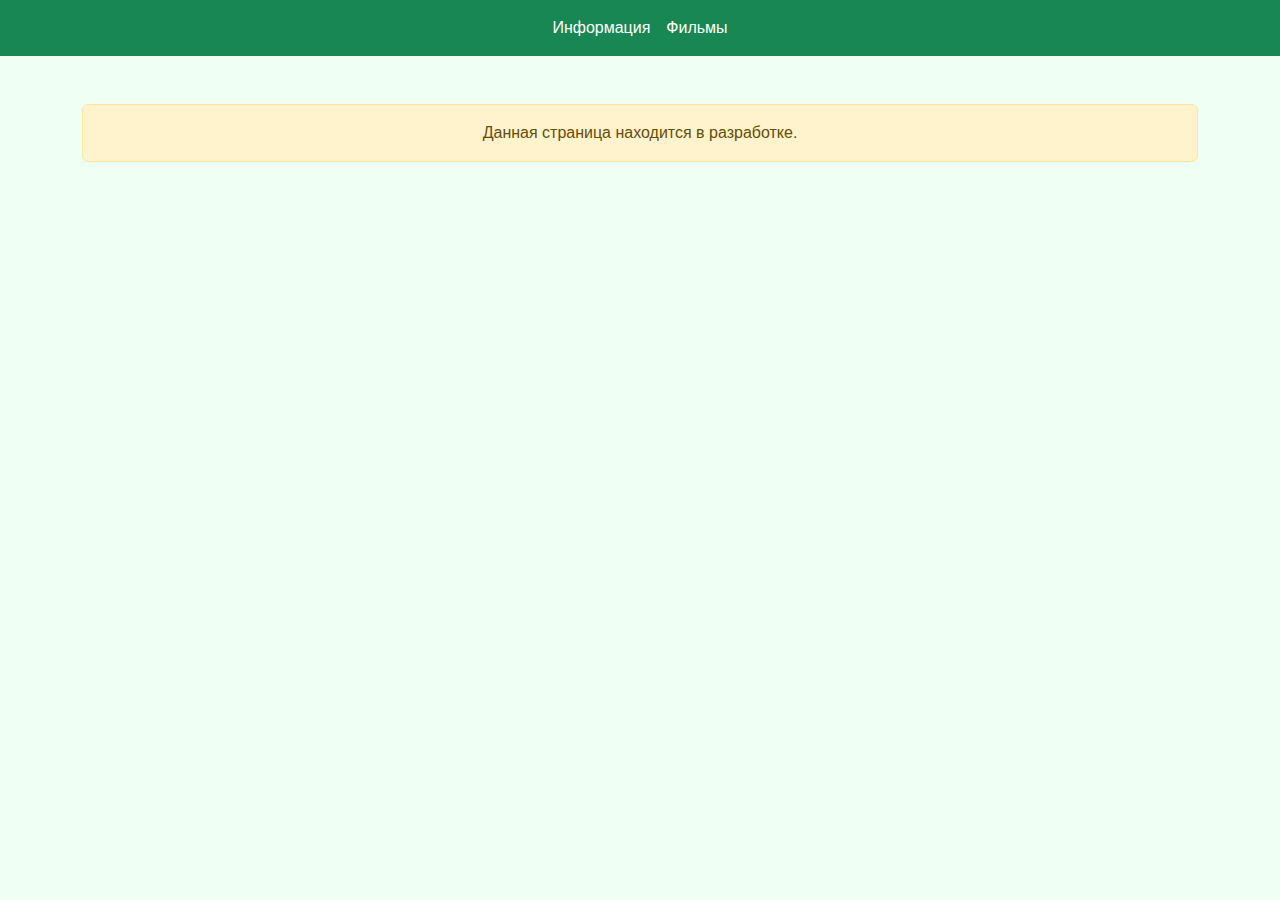
==== lab6_lab7/films.html @ 1b853a1a "lab6 added" ====
<!DOCTYPE html>
<html lang="en">
<head>
    <meta charset="UTF-8">
    <meta name="viewport" content="width=device-width, initial-scale=1.0">
    <title>Фильмы</title>
    <link href="https://cdn.jsdelivr.net/npm/bootstrap@5.3.3/dist/css/bootstrap.min.css" rel="stylesheet">
    <link rel="stylesheet" href="style.css">
    <script src="https://cdn.jsdelivr.net/npm/bootstrap@5.3.3/dist/js/bootstrap.bundle.min.js"></script>
</head>
<body>
    <nav class="navbar navbar-expand-lg navbar-light bg-success">
        <div class="container">
            <div class="collapse navbar-collapse justify-content-center" id="navbarNav">
                <ul class="navbar-nav">
                    <li class="nav-item">
                        <a class="nav-link text-white" href="info.html">Информация</a>
                    </li>
                    <li class="nav-item">
                        <a class="nav-link text-white active" href="films.html">Фильмы</a>
                    </li>
                </ul>
            </div>
        </div>
    </nav>

    <div class="container mt-5">
        <div class="alert alert-warning text-center" role="alert">
            Данная страница находится в разработке.
        </div>
    </div>

</body>
</html>
---- lab6_lab7/style.css ----
body {
    font-family: Arial, sans-serif;
    background-color: #f0fff4;
    color: #2f4f4f;
    margin: 0;
    padding: 0;
}

.navbar {
    background-color: #228b22;
}

.navbar .nav-link {
    color: #ffffff !important;
}

.navbar .nav-link:hover {
    background-color: #32cd32;
    border-radius: 5px;
}

.carousel-inner img {
    height: 500px; 
    object-fit: cover; 
    border: 5px solid #228b22; 
    border-radius: 10px;
}


h1, h2 {
    color: #2e8b57;
}

.card {
    width: 100%; 
    height: 400px; 
    overflow: hidden;
    border: 1px solid #228b22;
    border-radius: 10px;
    box-shadow: 0px 4px 8px rgba(0, 128, 0, 0.2);
}

.card-img-top {
    height: 200px; 
    object-fit: cover; 
    width: 100%; 
    border-bottom: 1px solid #228b22; 
}

.card-body {
    height: calc(100% - 200px); 
    display: flex;
    flex-direction: column;
    justify-content: space-between; 
}
button {
    margin-top: 10px;
}

#sideMenu {
    position: fixed; 
    top: 80px; 
    left: 0; 
    width: 200px; 
    height: calc(100% - 80px); 
    background-color: #f0fff4;
    border-right: 2px solid #228b22; 
    padding: 15px;
    z-index: 1000; 
}

#sideMenu .nav-link {
    color: #2e8b57;
    margin-bottom: 10px;
}

#sideMenu .nav-link.active {
    font-weight: bold;
    color: #228b22;
}
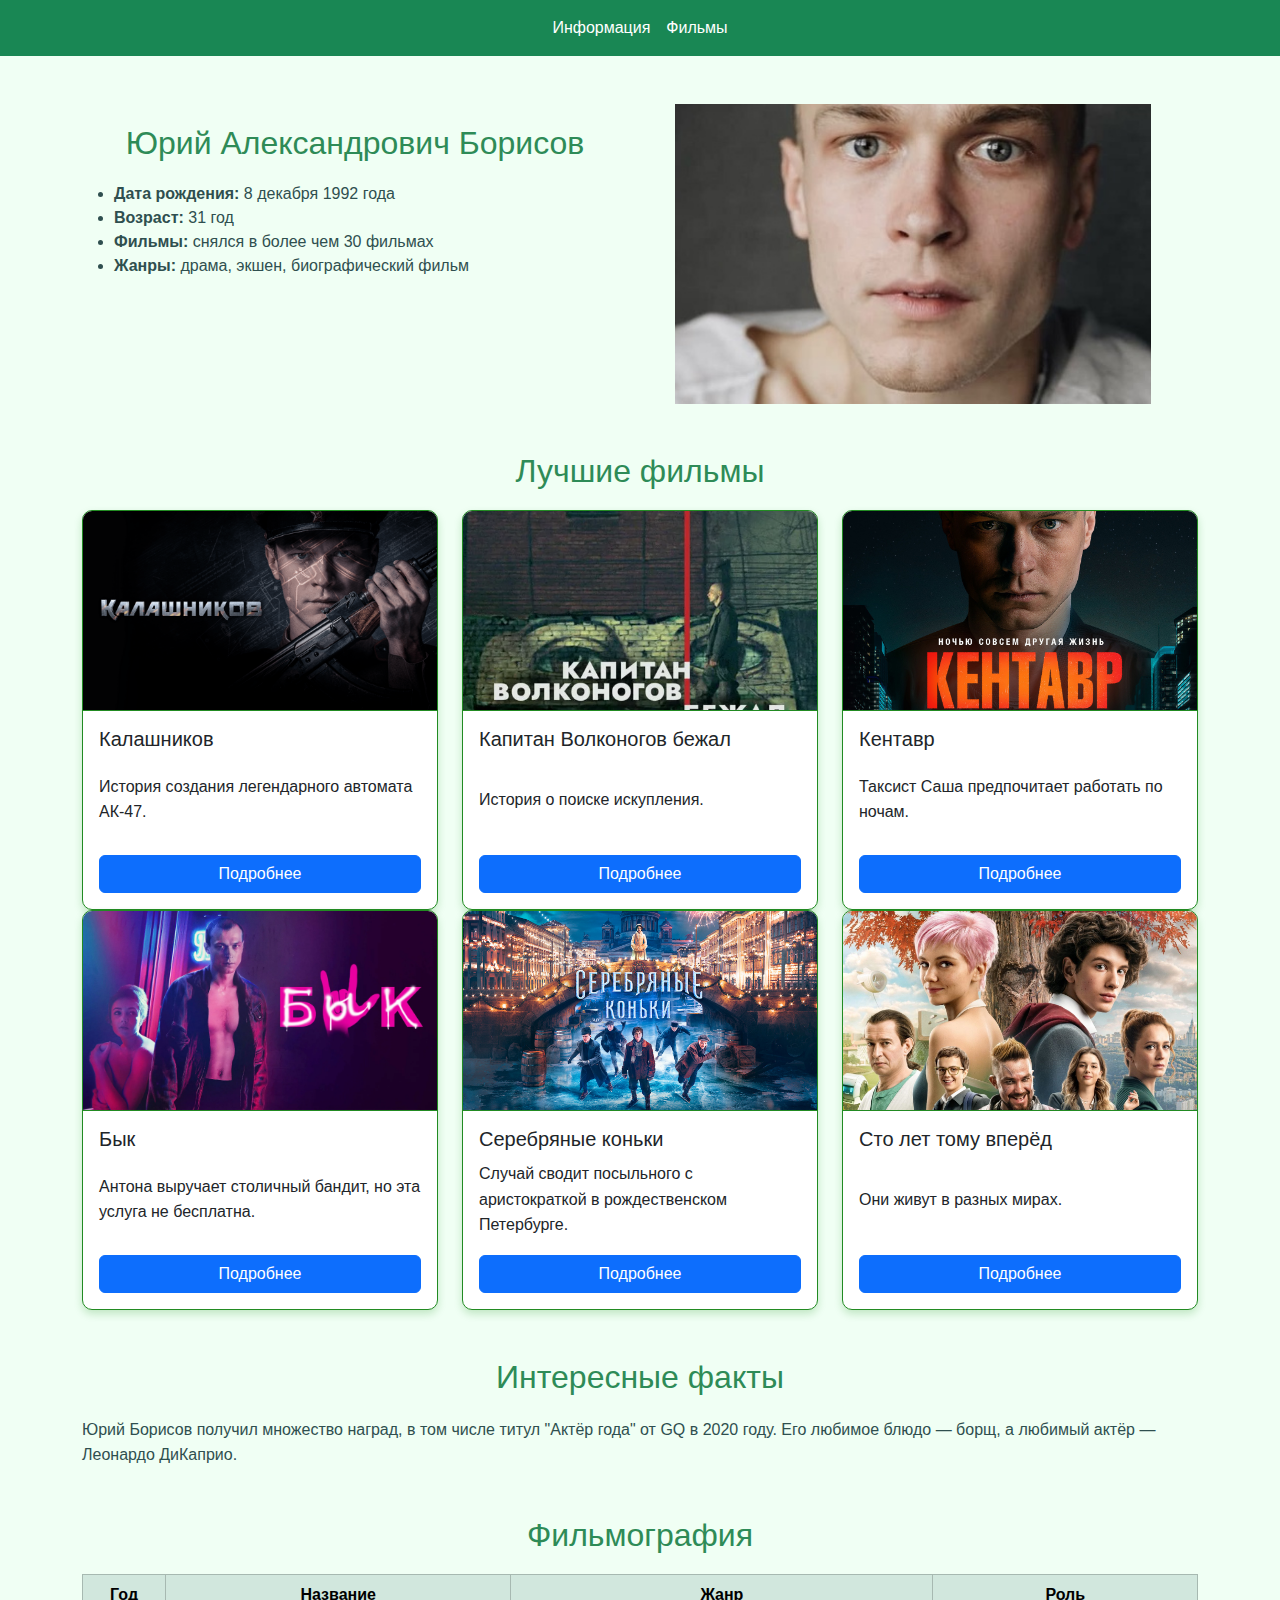
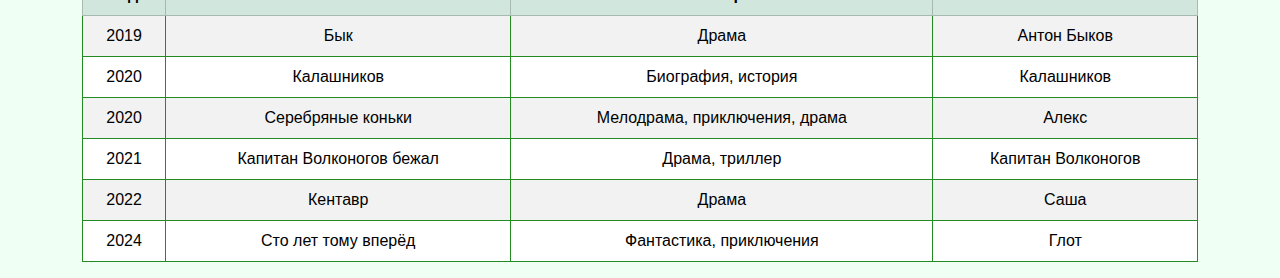
==== commit 08d1be69: "lab7 complete" ====
--- a/lab6_lab7/films.html
+++ b/lab6_lab7/films.html
@@ -25,10 +25,143 @@
     </nav>
 
     <div class="container mt-5">
-        <div class="alert alert-warning text-center" role="alert">
-            Данная страница находится в разработке.
+        <div class="row">
+            <div class="col-md-6">
+                <h2>Юрий Александрович Борисов</h2>
+                <ul>
+                    <li><strong>Дата рождения:</strong> 8 декабря 1992 года</li>
+                    <li><strong>Возраст:</strong> 31 год</li>
+                    <li><strong>Фильмы:</strong> снялся в более чем 30 фильмах</li>
+                    <li><strong>Жанры:</strong> драма, экшен, биографический фильм</li>
+                </ul>
+            </div>
+            <div class="container row col-md-6 img">
+                <img src="img/borisov_profile.jpg" class="img-fluid rounded" alt="Фото Юрия Борисова">
+            </div>
         </div>
     </div>
 
+    <div class="container mt-5">
+        <h2 class="text-center">Лучшие фильмы</h2>
+        <div class="row">
+            <div class="col-md-4">
+                <div class="card">
+                    <img src="img/film1.jpg" class="card-img-top" alt="Калашников">
+                    <div class="card-body">
+                        <h5 class="card-title">Калашников</h5>
+                        <p class="card-text">История создания легендарного автомата АК-47.</p>
+                        <a href="https://www.kinopoisk.ru/film/1188248/" target="_blank" class="btn btn-primary">Подробнее</a>
+                    </div>
+                </div>
+            </div>
+            <div class="col-md-4">
+                <div class="card">
+                    <img src="img/film2.jpg" class="card-img-top" alt="Капитан Волконогов бежал">
+                    <div class="card-body">
+                        <h5 class="card-title">Капитан Волконогов бежал</h5>
+                        <p class="card-text">История о поиске искупления.</p>
+                        <a href="https://www.kinopoisk.ru/film/1402927/" target="_blank" class="btn btn-primary">Подробнее</a>
+                    </div>
+                </div>
+            </div>
+            <div class="col-md-4">
+                <div class="card">
+                    <img src="img/film3.jpg" class="card-img-top" alt="Кентавр">
+                    <div class="card-body">
+                        <h5 class="card-title">Кентавр</h5>
+                        <p class="card-text">Таксист Саша предпочитает работать по ночам.</p>
+                        <a href="https://www.kinopoisk.ru/film/5235968/" target="_blank" class="btn btn-primary">Подробнее</a>
+                    </div>
+                </div>
+            </div>
+            <div class="col-md-4">
+                <div class="card">
+                    <img src="img/film4.jpg" class="card-img-top" alt="Бык">
+                    <div class="card-body">
+                        <h5 class="card-title">Бык</h5>
+                        <p class="card-text">Антона выручает столичный бандит, но эта услуга не бесплатна.</p>
+                        <a href="https://www.kinopoisk.ru/film/1142654//" target="_blank" class="btn btn-primary">Подробнее</a>
+                    </div>
+                </div>
+            </div>
+            <div class="col-md-4">
+                <div class="card">
+                    <img src="img/film5.jpg" class="card-img-top" alt="Серебряные коньки">
+                    <div class="card-body">
+                        <h5 class="card-title">Серебряные коньки</h5>
+                        <p class="card-text">Случай сводит посыльного с аристократкой в рождественском Петербурге.</p>
+                        <a href="https://www.kinopoisk.ru/film/1225587/" target="_blank" class="btn btn-primary">Подробнее</a>
+                    </div>
+                </div>
+            </div>
+            <div class="col-md-4">
+                <div class="card">
+                    <img src="img/film6.jpg" class="card-img-top" alt="Сто лет тому вперёд">
+                    <div class="card-body">
+                        <h5 class="card-title">Сто лет тому вперёд</h5>
+                        <p class="card-text">Они живут в разных мирах.</p>
+                        <a href="https://www.kinopoisk.ru/film/1334852/" target="_blank" class="btn btn-primary">Подробнее</a>
+                    </div>
+                </div>
+            </div>
+        </div>
+    </div>
+
+    <div class="container mt-5">
+        <h2>Интересные факты</h2>
+        <p>Юрий Борисов получил множество наград, в том числе титул "Актёр года" от GQ в 2020 году. Его любимое блюдо — борщ, а любимый актёр — Леонардо ДиКаприо.</p>
+    </div>
+
+    <div class="container mt-5">
+        <h2 class="text-center">Фильмография</h2>
+        <table class="table table-striped table-bordered">
+            <thead class="table-success">
+                <tr>
+                    <th>Год</th>
+                    <th>Название</th>
+                    <th>Жанр</th>
+                    <th>Роль</th>
+                </tr>
+            </thead>
+            <tbody>
+                <tr>
+                    <td>2019</td>
+                    <td>Бык</td>
+                    <td>Драма</td>
+                    <td>Антон Быков</td>
+                </tr>
+                <tr>
+                    <td>2020</td>
+                    <td>Калашников</td>
+                    <td>Биография, история</td>
+                    <td>Калашников</td>
+                </tr>
+                <tr>
+                    <td>2020</td>
+                    <td>Серебряные коньки</td>
+                    <td>Мелодрама, приключения, драма</td>
+                    <td>Алекс</td>
+                </tr>
+                <tr>
+                    <td>2021</td>
+                    <td>Капитан Волконогов бежал</td>
+                    <td>Драма, триллер</td>
+                    <td>Капитан Волконогов</td>
+                </tr>
+                <tr>
+                    <td>2022</td>
+                    <td>Кентавр</td>
+                    <td>Драма</td>
+                    <td>Саша</td>
+                </tr>
+                <tr>
+                    <td>2024</td>
+                    <td>Сто лет тому вперёд</td>
+                    <td>Фантастика, приключения</td>
+                    <td>Глот</td>
+                </tr>
+            </tbody>
+        </table>
+    </div>
 </body>
 </html>
--- a/lab6_lab7/style.css
+++ b/lab6_lab7/style.css
@@ -7,15 +7,15 @@
 }
 
 .navbar {
-    background-color: #228b22;
+    background-color: #228b22; 
 }
 
 .navbar .nav-link {
-    color: #ffffff !important;
+    color: #ffffff !important; 
 }
 
 .navbar .nav-link:hover {
-    background-color: #32cd32;
+    background-color: #32cd32; 
     border-radius: 5px;
 }
 
@@ -23,21 +23,16 @@
     height: 500px; 
     object-fit: cover; 
     border: 5px solid #228b22; 
-    border-radius: 10px;
-}
-
-
-h1, h2 {
-    color: #2e8b57;
+    border-radius: 10px; 
 }
 
 .card {
     width: 100%; 
     height: 400px; 
-    overflow: hidden;
+    overflow: hidden; 
     border: 1px solid #228b22;
-    border-radius: 10px;
-    box-shadow: 0px 4px 8px rgba(0, 128, 0, 0.2);
+    border-radius: 10px; 
+    box-shadow: 0px 4px 8px rgba(0, 128, 0, 0.2); 
 }
 
 .card-img-top {
@@ -50,9 +45,40 @@
 .card-body {
     height: calc(100% - 200px); 
     display: flex;
-    flex-direction: column;
+    flex-direction: column; 
     justify-content: space-between; 
 }
+
+.table {
+    margin-top: 20px; 
+    border: 1px solid #228b22; 
+}
+
+.table th, .table td {
+    text-align: center; 
+    vertical-align: middle; 
+}
+
+.table-success {
+    background-color: #d4edda; 
+}
+
+.table-striped > tbody > tr:nth-of-type(odd) {
+    background-color: #f8f9fa; 
+}
+
+h1, h2 {
+    color: #2e8b57; 
+    text-align: center; 
+    margin-top: 20px;
+    margin-bottom: 20px;
+}
+
+.container p {
+    font-size: 1rem; 
+    line-height: 1.6; 
+}
+
 button {
     margin-top: 10px;
 }
@@ -63,7 +89,7 @@
     left: 0; 
     width: 200px; 
     height: calc(100% - 80px); 
-    background-color: #f0fff4;
+    background-color: #f0fff4; 
     border-right: 2px solid #228b22; 
     padding: 15px;
     z-index: 1000; 
@@ -79,3 +105,10 @@
     color: #228b22;
 }
 
+.container .row .col-md-6 img {
+    max-width: 500px; 
+    max-height: 300px; 
+    object-fit: cover; 
+    margin: auto; 
+    display: block; 
+}